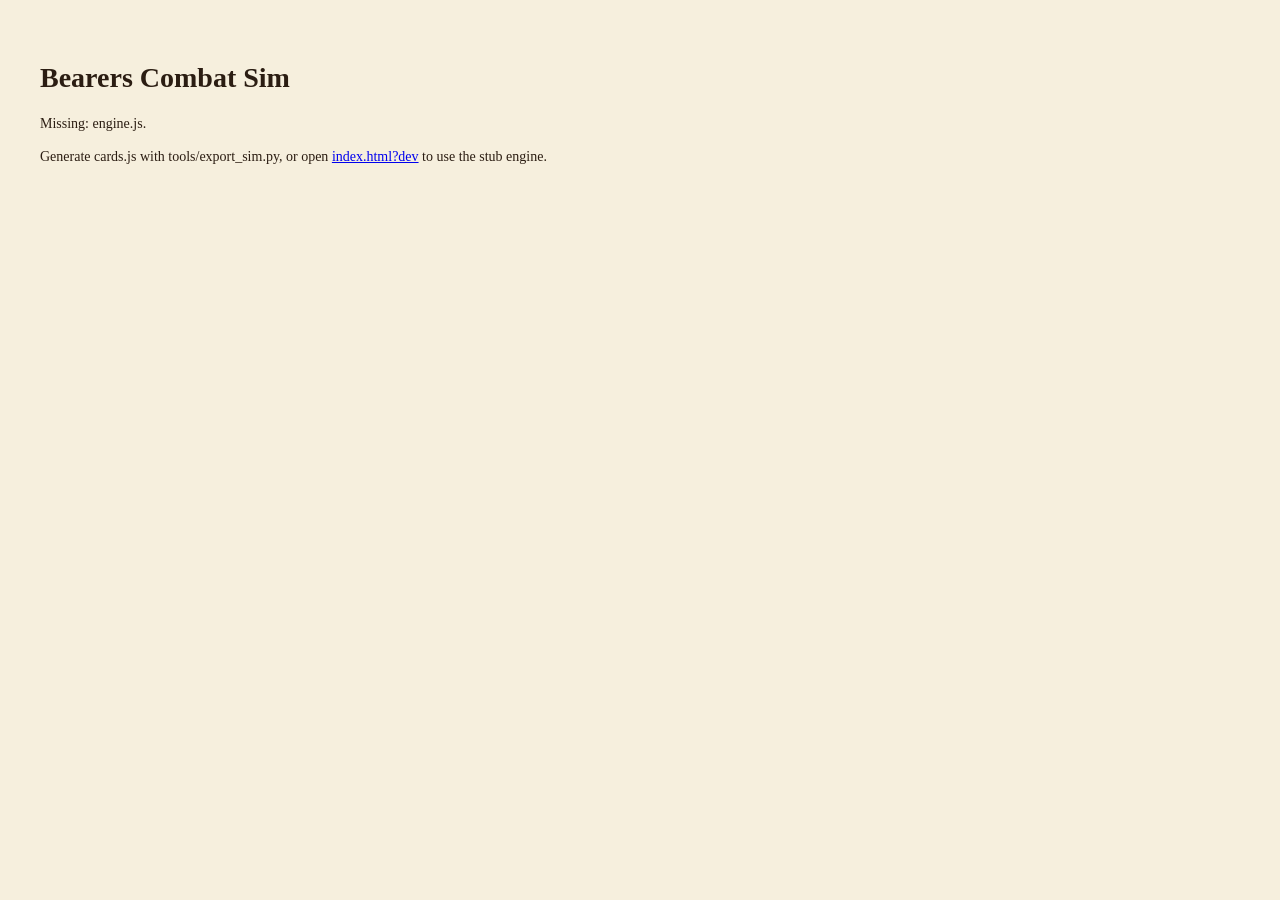
==== sim/index.html @ cc366993 "Add combat sim UI: builder, map editor, fight view, prompts, log, summary Runs against a stub engine" ====
<!doctype html>
<html lang="en">
<head>
<meta charset="utf-8">
<meta name="viewport" content="width=device-width, initial-scale=1">
<title>Bearers Combat Sim</title>
<link rel="stylesheet" href="style.css">
<script>
  // Plain scripts in order (file:// friendly). ?dev swaps in the stub engine (and fake cards if cards.js is missing).
  (function () {
    var dev = /[?&]dev\b/.test(location.search);
    globalThis.BEARERS_DEV = dev;
    globalThis.BEARERS_SCENARIOS = globalThis.BEARERS_SCENARIOS || [];
    globalThis.BEARERS_MISSING = [];
    var files = dev
      ? ["cards.js", "dev/fake-cards.js?if-missing", "dev/stub-engine.js"]
      : ["cards.js", "engine.js", "effects.js?optional"];
    files = files.concat(["scenarios/party.js", "scenarios/skirmish.js", "scenarios/ogre-den.js", "scenarios/chieftain.js", "ui.js"]);
    if (dev && /[?&]demo=selftest\b/.test(location.search)) files.push("dev/selftest.js");
    files.forEach(function (f) {
      var s = document.createElement("script");
      var name = f.split("?")[0], flag = f.split("?")[1];
      s.src = name;
      s.async = false;
      s.onerror = function () { if (!flag) globalThis.BEARERS_MISSING.push(name); };
      document.head.appendChild(s);
    });
  })();
</script>
</head>
<body>
<div id="app"><p class="loading">Loading…</p></div>
</body>
</html>
---- sim/style.css ----
/* Bearers combat sim: parchment palette from the rulebook (tools/illustrations.py). */
:root {
  --ink: #2b1d12; --crimson: #8a1c1c; --gold: #b07d2b; --parch: #f6efdd; --shade: #e6d8b5; --muted: #7a6648;
  --green: #3f6b4f; --crystal: #3d6b7a; --paper: #fbf6e9; --line: #d9c79e;
  --pc: #2f5f8a; --pc-soft: #dce8f2; --foe: #8a1c1c; --foe-soft: #f2dcd6;
  --ok: #3f6b4f; --bad: #a3271d;
}
* { box-sizing: border-box; }
html, body { margin: 0; height: 100%; }
body { background: var(--parch); color: var(--ink); font: 14px/1.35 Georgia, "EB Garamond", "Times New Roman", serif; }
button, input, select { font: inherit; font-size: 13px; color: var(--ink); }
button { background: var(--paper); border: 1px solid var(--line); border-radius: 4px; padding: 3px 9px; cursor: pointer; }
button:hover:not(:disabled) { border-color: var(--gold); background: #fff9ea; }
button:disabled { opacity: .45; cursor: default; }
button.primary { background: var(--crimson); color: var(--parch); border-color: var(--crimson); font-weight: bold; }
button.primary:hover:not(:disabled) { background: #a52525; }
button.subtle { border-style: dashed; background: transparent; }
button.icon { border: none; background: none; padding: 0 4px; color: var(--muted); }
button.icon:hover { color: var(--crimson); background: none; }
input, select { background: #fffdf6; border: 1px solid var(--line); border-radius: 3px; padding: 2px 4px; }
input.count { width: 52px; }
input.seed { width: 72px; }
input.wide { width: 100%; min-width: 120px; }
h2 { font-size: 15px; margin: 0; color: var(--crimson); letter-spacing: .04em; text-transform: uppercase; }
small, .hint { color: var(--muted); }
.hint { font-size: 12px; margin: 4px 0; }
.row { display: flex; gap: 6px; align-items: center; flex-wrap: wrap; margin: 4px 0; }
.btns { display: flex; gap: 5px; flex-wrap: wrap; margin: 4px 0; }
.field { display: inline-flex; gap: 4px; align-items: center; font-size: 12px; color: var(--muted); }
.check { display: inline-flex; gap: 4px; align-items: center; font-size: 13px; }
.check.small { font-size: 12px; }
.subhead { font-size: 12px; font-weight: bold; color: var(--muted); text-transform: uppercase; letter-spacing: .05em; margin: 10px 0 3px; border-bottom: 1px solid var(--line); padding-bottom: 1px; }
.subhead .res { float: right; text-transform: none; color: var(--crystal); font-weight: normal; }
.loading, .boot-error { padding: 40px; }

/* top bar */
.topbar { display: flex; align-items: center; gap: 16px; padding: 6px 14px; background: var(--ink); color: var(--parch); height: 44px; }
.brand { font-weight: bold; letter-spacing: .12em; text-transform: uppercase; color: var(--gold); font-size: 16px; white-space: nowrap; }
.brand span { color: var(--parch); font-weight: normal; letter-spacing: .05em; }
.devtag { font-size: 10px; background: var(--gold); color: var(--ink) !important; padding: 1px 6px; border-radius: 8px; margin-left: 8px; text-transform: none; }
.tabs { display: flex; gap: 2px; }
.tab { background: transparent; color: var(--shade); border: 1px solid transparent; border-radius: 4px 4px 0 0; }
.tab.on { background: var(--parch); color: var(--ink); }
.tab:hover:not(:disabled) { background: #3d2b1d; color: var(--parch); }
.tab.on:hover { background: var(--parch); color: var(--ink); }
.spacer { flex: 1; }
.toast { flex: 1; text-align: center; background: var(--green); color: var(--parch); border-radius: 4px; padding: 3px 10px; font-size: 13px; }
.toast.bad { background: var(--bad); }
.tools { display: flex; gap: 6px; align-items: center; }
.tools select { max-width: 230px; }

/* panels */
main { display: grid; gap: 10px; padding: 10px; height: calc(100vh - 44px); }
main.empty { display: block; padding: 40px; }
.panel { background: var(--paper); border: 1px solid var(--line); border-radius: 6px; padding: 8px 10px; overflow-y: auto; min-height: 0; }
.panel-head { display: flex; justify-content: space-between; align-items: center; gap: 6px; margin: 6px 0; }
.panel-head:first-child { margin-top: 0; }

/* setup */
main.setup { grid-template-columns: 300px 1fr 460px; }
.roster-row { display: flex; align-items: center; gap: 6px; padding: 4px 6px; border: 1px solid transparent; border-radius: 4px; cursor: pointer; }
.roster-row:hover { background: #fff9ea; }
.roster-row.on { border-color: var(--gold); background: #fff6dd; }
.roster-row select { font-size: 11px; padding: 0; }
.dot { width: 10px; height: 10px; border-radius: 50%; flex: none; }
.side-pc .dot { background: var(--pc); }
.side-foe .dot { background: var(--foe); }
.rr-main { flex: 1; min-width: 0; }
.rr-name { font-weight: bold; }
.rr-sub { font-size: 11px; color: var(--muted); white-space: nowrap; overflow: hidden; text-overflow: ellipsis; }
.boss { font-size: 10px; background: var(--gold); color: var(--ink); border-radius: 6px; padding: 0 5px; margin-left: 5px; font-weight: normal; vertical-align: middle; }
.warn { color: var(--parch); background: var(--bad); border-radius: 50%; padding: 0 5px; font-size: 10px; margin-left: 5px; }
.add-foe { display: flex; gap: 4px; align-items: center; margin-bottom: 4px; }
.add-foe select { flex: 1; }
.presets { margin-top: 14px; }

.mapcol { display: flex; flex-direction: column; min-width: 0; min-height: 0; gap: 6px; }
.map-tools { display: flex; gap: 10px; align-items: center; flex-wrap: wrap; }
.map-tools .label { font-size: 12px; color: var(--muted); }
.brush { font-size: 12px; }
.brush.on { outline: 2px solid var(--crimson); }
.brush.b-wall::before, .brush.b-difficult::before, .brush.b-cover::before, .brush.b-dark::before { content: ""; display: inline-block; width: 10px; height: 10px; margin-right: 4px; border: 1px solid var(--muted); vertical-align: -1px; }
.brush.b-wall::before { background: #5b4634; }
.brush.b-difficult::before { background: #c9b98a; }
.brush.b-cover::before { background: repeating-linear-gradient(45deg, #8f7a4f 0 2px, #e6d8b5 2px 5px); }
.brush.b-dark::before { background: #4a4a63; }
.map-wrap { overflow: auto; flex: 1; min-height: 0; padding: 4px; }
.start-row { display: flex; gap: 12px; align-items: center; flex-wrap: wrap; }
.start-row .primary { font-size: 15px; padding: 6px 18px; }
.warnline { color: var(--bad); font-size: 12px; }

.map { position: relative; background: #efe4c6; border: 2px solid var(--ink); user-select: none; }
.cell { position: absolute; width: var(--cs); height: var(--cs); border-right: 1px solid rgba(122, 102, 72, .22); border-bottom: 1px solid rgba(122, 102, 72, .22); }
.cell.wall { background: #5b4634; }
.cell.difficult { background: #e3d5ab radial-gradient(circle, #9c8a5c 1.4px, transparent 1.6px) 0 0 / 8px 8px; }
.cell.cover { background: repeating-linear-gradient(45deg, rgba(143, 122, 79, .55) 0 3px, transparent 3px 8px), #efe4c6; }
.cell.dark { background: #8d8a9c; }
.cell.dark.difficult { background: #8d8a9c radial-gradient(circle, #555 1.4px, transparent 1.6px) 0 0 / 8px 8px; }
.cell.zone { box-shadow: inset 0 0 0 100px rgba(61, 107, 122, .35); }
.cell.path { box-shadow: inset 0 0 0 100px rgba(176, 125, 43, .45); }
.cell.path .step { position: absolute; right: 2px; bottom: 0; font-size: 10px; color: var(--ink); }
.cell.area { box-shadow: inset 0 0 0 100px rgba(138, 28, 28, .28); }
.cell.point { outline: 2px solid var(--crimson); outline-offset: -2px; }
.fight-map .cell:hover { box-shadow: inset 0 0 0 2px var(--gold); }
.fight-map .cell.area:hover { box-shadow: inset 0 0 0 100px rgba(138, 28, 28, .28), inset 0 0 0 2px var(--gold); }

.token { position: absolute; padding: 2px; display: flex; align-items: center; justify-content: center; cursor: pointer; z-index: 2; }
.token::before { content: ""; position: absolute; inset: 2px; border-radius: 50%; border: 2px solid; background: var(--paper); box-shadow: 0 1px 2px rgba(0, 0, 0, .35); }
.token.side-pc::before { border-color: var(--pc); background: var(--pc-soft); }
.token.side-foe::before { border-color: var(--foe); background: var(--foe-soft); }
.token.is-boss::before { border-width: 3px; border-style: double; border-color: var(--gold); }
.token.ghost { pointer-events: none; opacity: .55; }
.token.selected::before { box-shadow: 0 0 0 3px var(--gold); }
.token.active::before { box-shadow: 0 0 0 3px var(--gold), 0 0 10px 3px rgba(176, 125, 43, .9); }
.token.done { opacity: .72; }
.token.down::before { background: #cfc6b6; border-style: dashed; }
.token.dead { opacity: .4; }
.token.dead::after { content: "✕"; position: absolute; font-size: calc(var(--cs) * .9); color: var(--ink); line-height: 1; }
.token.targetable::before { box-shadow: 0 0 0 3px rgba(138, 28, 28, .65); }
.token.targeted::before { box-shadow: 0 0 0 4px var(--crimson); }
.token.untargetable { opacity: .5; }
.tk-name { position: relative; font-size: 10.5px; font-weight: bold; line-height: 1; text-align: center; max-width: 100%; overflow: hidden; }
.tk-hp { position: absolute; left: 12%; right: 12%; bottom: 0; height: 4px; background: #6b5b48; border-radius: 2px; overflow: hidden; }
.tk-hp span { display: block; height: 100%; background: #4d8a4f; }
.tk-hp span.mid { background: #c79a2e; }
.tk-hp span.low { background: #b0281c; }
.tk-conds { position: absolute; top: -3px; right: -3px; display: flex; gap: 1px; }
.tk-conds b { font-size: 8.5px; background: var(--ink); color: var(--parch); border-radius: 3px; padding: 0 2px; line-height: 12px; }
.tk-form { position: absolute; top: -4px; left: -2px; font-size: 8.5px; background: var(--green); color: var(--parch); border-radius: 3px; padding: 0 2px; }
.tk-darts { position: absolute; bottom: 4px; right: -2px; font-size: 10px; font-weight: bold; color: var(--crimson); }

/* builder */
.builder .panel-head input.name { font-size: 16px; font-weight: bold; flex: 1; }
.foe-note { background: #f3ead1; border-left: 3px solid var(--ink); padding: 4px 8px; margin: 6px 0; font-size: 12px; }
.foe-note .own { margin-top: 2px; }
.body-grid { display: flex; flex-wrap: wrap; gap: 6px; margin: 4px 0; }
.frames { display: grid; grid-template-columns: 1fr 1fr; gap: 6px; margin-top: 8px; }
.frame { border: 1px solid var(--line); border-radius: 4px; background: #fffdf6; padding: 0 6px 5px; min-width: 0; }
.frame select { width: 100%; }
.frame-band { font-size: 10.5px; text-transform: uppercase; letter-spacing: .07em; margin: 0 -6px 4px; padding: 1px 6px; color: var(--parch); border-radius: 3px 3px 0 0; }
.f-armor .frame-band, .f-hand .frame-band, .f-jewelry .frame-band, .f-item .frame-band { background: var(--gold); }
.f-aspect .frame-band { background: var(--green); }
.frame.covered { opacity: .6; }
.frame-empty { font-size: 11px; color: var(--muted); font-style: italic; }
.frame-text { font-size: 11px; color: #4b3a28; margin-top: 3px; line-height: 1.25; max-height: 5.2em; overflow: hidden; }
.frame-text .req { color: var(--crimson); }
.stack { font-size: 11px; color: var(--muted); }
.chips { display: flex; flex-wrap: wrap; gap: 4px; align-items: center; }
.chip { background: var(--shade); border-radius: 10px; padding: 0 2px 0 8px; font-size: 12px; }
.slots .field { margin-right: 6px; }
.tally table { border-collapse: collapse; width: 100%; text-align: center; background: var(--shade); border: 1px solid var(--muted); }
.tally th { font-size: 11px; color: var(--muted); font-weight: normal; padding: 1px; }
.tally td { font-size: 15px; font-weight: bold; padding: 1px 2px 3px; }
.tally .def { color: var(--crystal); }
ul.errors { color: var(--bad); margin: 6px 0; padding-left: 18px; font-size: 12px; }
.ok { color: var(--ok); font-size: 12px; margin: 6px 0; }

/* fight */
main.fight { grid-template-columns: 1fr 400px 340px; }
.fcol { display: flex; flex-direction: column; gap: 8px; min-width: 0; min-height: 0; }
.fight-map { flex: 1; }
.turnhead { display: flex; align-items: center; gap: 4px; padding: 6px 8px; border-radius: 4px; color: var(--parch); flex-wrap: wrap; }
.turnhead.side-pc { background: var(--pc); }
.turnhead.side-foe { background: var(--foe); }
.headtools { margin-left: auto; display: flex; gap: 6px; align-items: center; }
.headtools .check { color: var(--parch); }
.init { font-size: 12px; color: var(--muted); margin: 4px 0; }
.who-row { display: flex; align-items: center; gap: 6px; padding: 2px 4px; border-radius: 3px; cursor: pointer; font-size: 13px; }
.who-row:hover { background: #fff6dd; }
.who-row.on { background: #fff0c8; }
.who-name { flex: 1; }
.who-row .hp { font-size: 12px; color: var(--muted); }
.who-row .status { font-size: 11px; color: var(--muted); width: 44px; }
.who-row.st-acting .status { color: var(--crimson); font-weight: bold; }
.who-row.st-dead, .who-row.st-done { opacity: .6; }
.who-row button.go { background: var(--crimson); color: var(--parch); border-color: var(--crimson); padding: 0 8px; }
.who-row button.half { background: var(--gold); color: var(--ink); padding: 0 8px; }
.action-panel { margin-top: 8px; border-top: 2px solid var(--gold); padding-top: 6px; }
.ap-head { font-size: 16px; }
.pills { display: flex; flex-wrap: wrap; gap: 4px; margin: 4px 0; }
.pill { font-size: 11px; border: 1px solid var(--green); color: var(--green); border-radius: 9px; padding: 0 7px; }
.pill.used { border-color: var(--line); color: #b5a684; text-decoration: line-through; }
button.act { display: inline-flex; flex-direction: column; align-items: flex-start; text-align: left; line-height: 1.2; padding: 3px 8px; }
button.act small { font-size: 10.5px; }
button.act.on { background: #fff0c8; border-color: var(--crimson); }
button.endturn { width: 100%; margin-top: 10px; padding: 6px; font-weight: bold; background: var(--ink); color: var(--parch); border-color: var(--ink); }
button.endturn:hover { background: #4a3726 !important; }
.note input { flex: 1; }
.passives { margin-top: 8px; font-size: 12px; }
.passives summary { cursor: pointer; color: var(--muted); }
.passives ul { margin: 2px 0; padding-left: 18px; }
.armed { border: 1px solid var(--crimson); background: #fff8ec; border-radius: 4px; padding: 6px 8px; margin: 6px 0; }
.armed-head { display: flex; justify-content: space-between; }
.targets { font-size: 12px; margin: 2px 0; }
.preview { margin: 4px 0; }
.preview.bad { color: var(--bad); font-size: 13px; }
table.info { border-collapse: collapse; font-size: 12.5px; width: 100%; color: var(--ink); }
table.info th { text-align: left; color: var(--muted); font-weight: normal; padding: 1px 8px 1px 0; white-space: nowrap; vertical-align: top; width: 1%; }
table.info td { padding: 1px 0; }
table.info tr.warn td { color: var(--bad); font-weight: bold; }

.ccard { background: var(--paper); border: 1px solid var(--line); border-left: 5px solid var(--muted); border-radius: 6px; padding: 6px 10px; }
.ccard.side-pc { border-left-color: var(--pc); }
.ccard.side-foe { border-left-color: var(--foe); }
.ccard.empty { border-left-color: var(--line); }
.cc-head { display: flex; gap: 6px; align-items: center; font-size: 15px; }
.tag { font-size: 11px; background: var(--shade); border-radius: 6px; padding: 0 6px; }
.tag.bad { background: var(--bad); color: var(--parch); }
.cc-grid { display: flex; gap: 18px; align-items: center; margin: 3px 0; }
.big { font-size: 18px; font-weight: bold; }
table.mini { border-collapse: collapse; text-align: center; font-size: 12px; }
table.mini th { color: var(--muted); font-weight: normal; padding: 0 6px; }
table.mini td.def { color: var(--crystal); }
.cc-line { font-size: 12.5px; margin: 1px 0; }
.conds { display: flex; flex-wrap: wrap; gap: 4px; margin: 3px 0; }
.cond { background: var(--ink); color: var(--parch); border-radius: 3px; padding: 0 0 0 6px; font-size: 12px; }
.cond.lasting { background: #4b2a6b; }
.cond button.icon { color: var(--shade); }
.mod { background: var(--shade); border-radius: 3px; padding: 0 6px; font-size: 12px; }
.adjust { display: flex; gap: 4px; align-items: center; margin-top: 4px; flex-wrap: wrap; border-top: 1px dashed var(--line); padding-top: 4px; }

.log { display: flex; flex-direction: column; padding-bottom: 4px; }
.log-list { overflow-y: auto; flex: 1; min-height: 0; font-size: 13px; }
.ev { padding: 1px 2px 1px 14px; border-bottom: 1px solid #efe6cf; position: relative; }
.ev.has-details { cursor: pointer; }
.ev .caret { position: absolute; left: 1px; color: var(--muted); font-size: 10px; top: 3px; }
.ev:has(.ev-round) { padding-left: 2px; border-bottom: none; }
.ev-round { font-weight: bold; color: var(--crimson); margin: 6px 0 2px; border-bottom: 1px solid var(--gold); }
.ev-initiative { font-weight: bold; }
.ev-hit .ev-text, .ev-crit .ev-text { color: var(--ok); font-weight: bold; }
.ev-crit .ev-text { color: var(--gold); }
.ev-miss .ev-text { color: var(--muted); }
.ev-damage .ev-text { color: var(--crimson); }
.ev-heal .ev-text { color: var(--green); }
.ev-down .ev-text, .ev-death .ev-text, .ev-over .ev-text { color: var(--bad); font-weight: bold; }
.ev-turn .ev-text { color: var(--crystal); }
.ev-adjust .ev-text { font-style: italic; color: #6b4b8a; }
.ev-reaction .ev-text, .ev-power .ev-text { color: #6b3f12; }
.ev-details { font-size: 11.5px; color: #4b3a28; background: #f3ead1; padding: 2px 6px; margin: 2px 0 3px; border-radius: 3px; }
.ev-details ul { margin: 0; padding-left: 16px; }

.modal-bg { position: fixed; inset: 0; background: rgba(43, 29, 18, .55); display: flex; align-items: center; justify-content: center; z-index: 20; }
.modal { background: var(--paper); border: 2px solid var(--gold); border-radius: 8px; padding: 14px 18px; width: 440px; max-width: 92vw; box-shadow: 0 8px 30px rgba(0, 0, 0, .35); }
.modal-kind { font-size: 12px; text-transform: uppercase; letter-spacing: .08em; color: var(--crimson); font-weight: bold; }
.modal p { font-size: 15px; }
.options { display: flex; flex-direction: column; gap: 6px; }
.option { text-align: left; padding: 6px 10px; font-size: 14px; }
.option.decline { color: var(--muted); }

/* summary */
main.summary { display: block; overflow: auto; }
.sum-head { display: flex; align-items: center; gap: 14px; flex-wrap: wrap; margin-bottom: 10px; }
.sum-head h2 { font-size: 20px; }
.sum-head .btns { margin-left: auto; }
table.sum { border-collapse: collapse; background: var(--paper); font-size: 13px; }
table.sum th { background: var(--ink); color: var(--parch); font-weight: normal; padding: 4px 8px; text-align: right; }
table.sum th:first-child, table.sum td:first-child { text-align: left; }
table.sum td { padding: 3px 8px; text-align: right; border-bottom: 1px solid var(--line); }
table.sum tr.side-pc td:first-child { border-left: 4px solid var(--pc); }
table.sum tr.side-foe td:first-child { border-left: 4px solid var(--foe); }
table.sum tr.total td { font-weight: bold; background: var(--shade); }
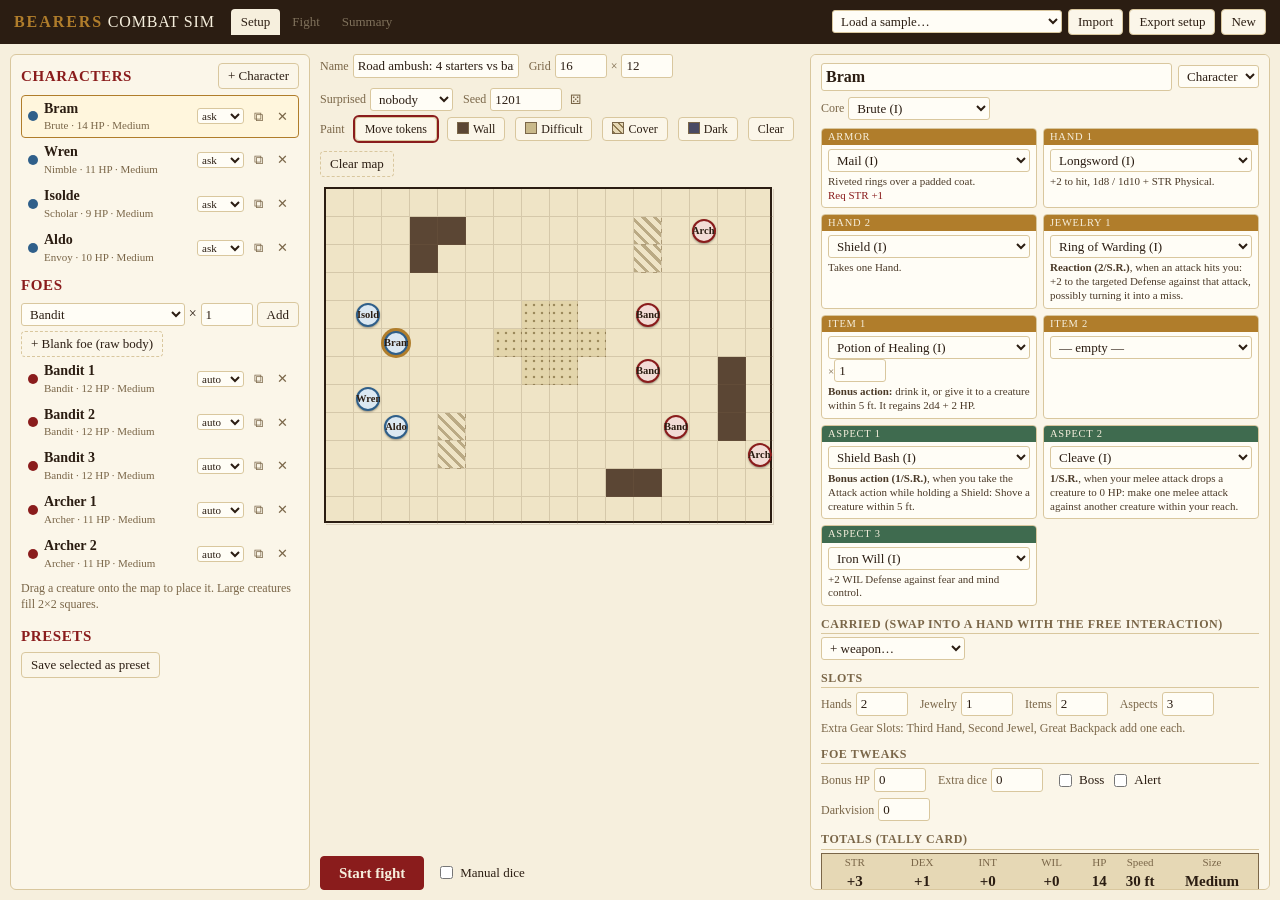
==== commit ed8465d1: "Add headless combat engine with tests; wire UI to it sim/engine.js implements SPEC section 4 (grid, " ====
--- a/sim/index.html
+++ b/sim/index.html
@@ -16,7 +16,7 @@
       ? ["cards.js", "dev/fake-cards.js?if-missing", "dev/stub-engine.js"]
       : ["cards.js", "engine.js", "effects.js?optional"];
     files = files.concat(["scenarios/party.js", "scenarios/skirmish.js", "scenarios/ogre-den.js", "scenarios/chieftain.js", "ui.js"]);
-    if (dev && /[?&]demo=selftest\b/.test(location.search)) files.push("dev/selftest.js");
+    if (/[?&]demo=selftest\b/.test(location.search)) files.push("dev/selftest.js");
     files.forEach(function (f) {
       var s = document.createElement("script");
       var name = f.split("?")[0], flag = f.split("?")[1];
